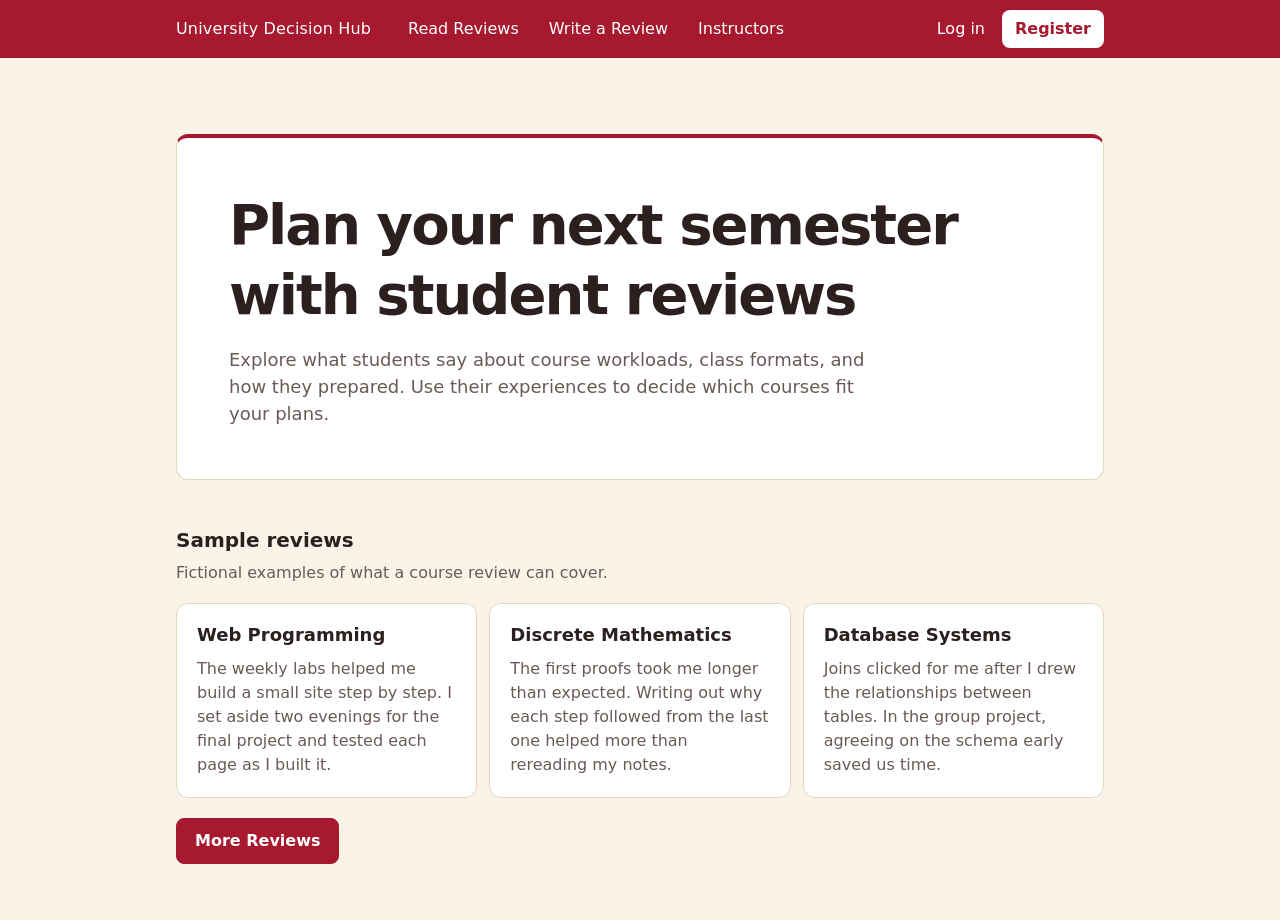
==== Frontend/index.html @ 4a65389a "Add public landing page with sample reviews" ====
<!DOCTYPE html>
<html lang="en">
<head>
  <meta charset="UTF-8">
  <meta name="viewport" content="width=device-width, initial-scale=1">
  <meta name="description" content="Explore course reviews to make informed decisions about your studies.">
  <title>University Decision Hub</title>
  <link rel="stylesheet" href="css/shared/global.css">
  <link rel="stylesheet" href="css/shared/navbar.css">
  <link rel="stylesheet" href="css/pages/home.css">
</head>
<body>
  <main class="page home-page">
    <header class="home-intro">
      <h1>Plan your next semester with student reviews</h1>
      <p>Explore what students say about course workloads, class formats, and how they prepared. Use their experiences to decide which courses fit your plans.</p>
    </header>

    <section class="home-previews" aria-labelledby="sample-reviews">
      <h2 id="sample-reviews">Sample reviews</h2>
      <p class="home-preview-note">Fictional examples of what a course review can cover.</p>
      <div class="home-review-grid">
        <article class="card home-review">
          <h3>Web Programming</h3>
          <p>The weekly labs helped me build a small site step by step. I set aside two evenings for the final project and tested each page as I built it.</p>
        </article>
        <article class="card home-review">
          <h3>Discrete Mathematics</h3>
          <p>The first proofs took me longer than expected. Writing out why each step followed from the last one helped more than rereading my notes.</p>
        </article>
        <article class="card home-review">
          <h3>Database Systems</h3>
          <p>Joins clicked for me after I drew the relationships between tables. In the group project, agreeing on the schema early saved us time.</p>
        </article>
      </div>
      <a class="button home-reviews-link" data-more-reviews href="Pages/reviews/reviews.html">More Reviews</a>
    </section>
  </main>

  <script src="js/shared/api.js"></script>
  <script src="js/shared/navbar.js"></script>
  <script>
    document.querySelector("[data-more-reviews]").href = Site.membersUrl("Pages/reviews/reviews.html");
  </script>
</body>
</html>
---- Frontend/css/shared/global.css ----
/* Shared look for every page: the red / white / cream palette (UI02), base typography
   and a few building blocks. Page-specific rules live in css/pages/. */
:root {
  --color-red: #a6192e;
  --color-red-dark: #7d1222;
  --color-red-soft: #f8e4e6;
  --color-cream: #faf4e8;
  --color-cream-deep: #f1e6d2;
  --color-white: #ffffff;
  --color-ink: #2b1f1f;
  --color-muted: #6a5a57;
  --color-line: #e2d5bf;
  --color-success: #1d6a3e;
  --color-success-soft: #e6f4ea;

  --radius: 8px;
  --page-width: 960px;
  --font: system-ui, -apple-system, "Segoe UI", Roboto, "Helvetica Neue", Arial, sans-serif;
}

*,
*::before,
*::after {
  box-sizing: border-box;
}

body {
  margin: 0;
  min-height: 100vh;
  background: var(--color-cream);
  color: var(--color-ink);
  font-family: var(--font);
  font-size: 16px;
  line-height: 1.5;
}

h1,
h2,
h3 {
  margin: 0 0 8px;
  line-height: 1.25;
  text-wrap: balance;
}

h1 {
  font-size: 1.75rem;
}

h2 {
  font-size: 1.25rem;
}

p {
  margin: 0 0 12px;
}

a {
  color: var(--color-red);
}

a:hover {
  color: var(--color-red-dark);
}

:focus-visible {
  outline: 3px solid rgba(166, 25, 46, 0.4);
  outline-offset: 2px;
}

[hidden] {
  display: none !important;
}

/* Centered content column used by ordinary pages. */
.page {
  width: 100%;
  max-width: var(--page-width);
  margin: 0 auto;
  padding: 32px 16px 56px;
}

.page-lead {
  color: var(--color-muted);
  margin-bottom: 24px;
}

.card {
  background: var(--color-white);
  border: 1px solid var(--color-line);
  border-radius: 12px;
  padding: 24px;
}

.button {
  display: inline-block;
  padding: 10px 18px;
  border: 1px solid var(--color-red);
  border-radius: var(--radius);
  background: var(--color-red);
  color: var(--color-white);
  font: inherit;
  font-weight: 600;
  text-decoration: none;
  cursor: pointer;
}

.button:hover {
  background: var(--color-red-dark);
  border-color: var(--color-red-dark);
  color: var(--color-white);
}

.button:disabled {
  opacity: 0.6;
  cursor: progress;
}

.button.secondary {
  background: var(--color-white);
  color: var(--color-red);
}

.button.secondary:hover {
  background: var(--color-red-soft);
  color: var(--color-red-dark);
}

/* A status line for loading, empty and error states. */
.notice {
  padding: 12px 14px;
  border-radius: var(--radius);
  background: var(--color-cream-deep);
  color: var(--color-muted);
}

.notice.error {
  background: var(--color-red-soft);
  color: var(--color-red-dark);
}

.notice.success {
  background: var(--color-success-soft);
  color: var(--color-success);
}
---- Frontend/css/shared/navbar.css ----
/* Shared header rendered by js/shared/navbar.js. */
.navbar {
  background: var(--color-red);
  color: var(--color-white);
}

.navbar-inner {
  max-width: var(--page-width);
  margin: 0 auto;
  padding: 10px 16px;
  display: flex;
  flex-wrap: wrap;
  align-items: center;
  gap: 8px 24px;
}

.navbar a,
.navbar button {
  color: inherit;
  font: inherit;
  text-decoration: none;
}

.navbar :focus-visible {
  outline-color: var(--color-white);
}

.navbar-brand {
  font-weight: 700;
  font-size: 1.0625rem;
  letter-spacing: 0.01em;
  white-space: nowrap;
}

.navbar-links,
.navbar-account {
  display: flex;
  flex-wrap: wrap;
  align-items: center;
  gap: 4px;
  margin: 0;
  padding: 0;
  list-style: none;
}

.navbar-links {
  flex: 1 1 auto;
}

.navbar-links a,
.navbar-account a,
.navbar-account button {
  display: block;
  padding: 6px 12px;
  border: 1px solid transparent;
  border-radius: var(--radius);
  background: none;
  cursor: pointer;
}

.navbar-links a:hover,
.navbar-account a:hover,
.navbar-account button:hover {
  background: var(--color-red-dark);
  color: var(--color-white);
}

.navbar-links a[aria-current="page"] {
  background: var(--color-red-dark);
  font-weight: 600;
}

.navbar-account .navbar-register {
  background: var(--color-white);
  color: var(--color-red);
  font-weight: 600;
}

.navbar-account .navbar-register:hover {
  background: var(--color-cream);
  color: var(--color-red-dark);
}

.navbar-account .navbar-user {
  font-weight: 600;
  overflow-wrap: anywhere;
}

.navbar-role {
  margin-left: 6px;
  padding: 1px 8px;
  border-radius: 999px;
  background: var(--color-cream);
  color: var(--color-red-dark);
  font-size: 0.75rem;
  font-weight: 700;
  vertical-align: middle;
}
---- Frontend/css/pages/home.css ----
.home-page {
  padding-top: clamp(36px, 7vw, 76px);
}

.home-intro {
  padding: clamp(24px, 5vw, 52px);
  border: 1px solid var(--color-line);
  border-top: 4px solid var(--color-red);
  border-radius: 12px;
  background: var(--color-white);
}

.home-intro h1 {
  max-width: 22ch;
  margin-bottom: 16px;
  font-size: clamp(2rem, 4.8vw, 3.5rem);
  letter-spacing: -0.035em;
}

.home-intro p {
  max-width: 58ch;
  margin: 0;
  color: var(--color-muted);
  font-size: clamp(1rem, 2vw, 1.125rem);
}

.home-previews {
  margin-top: clamp(28px, 5vw, 48px);
}

.home-preview-note {
  margin-bottom: 18px;
  color: var(--color-muted);
}

.home-review-grid {
  display: grid;
  grid-template-columns: repeat(3, minmax(0, 1fr));
  gap: 12px;
}

.home-review {
  padding: 20px;
}

.home-review h3 {
  margin-bottom: 10px;
  font-size: 1.125rem;
}

.home-review p {
  margin: 0;
  color: var(--color-muted);
}

.home-reviews-link {
  margin-top: 20px;
}

@media (max-width: 680px) {
  .home-review-grid {
    grid-template-columns: 1fr;
  }
}
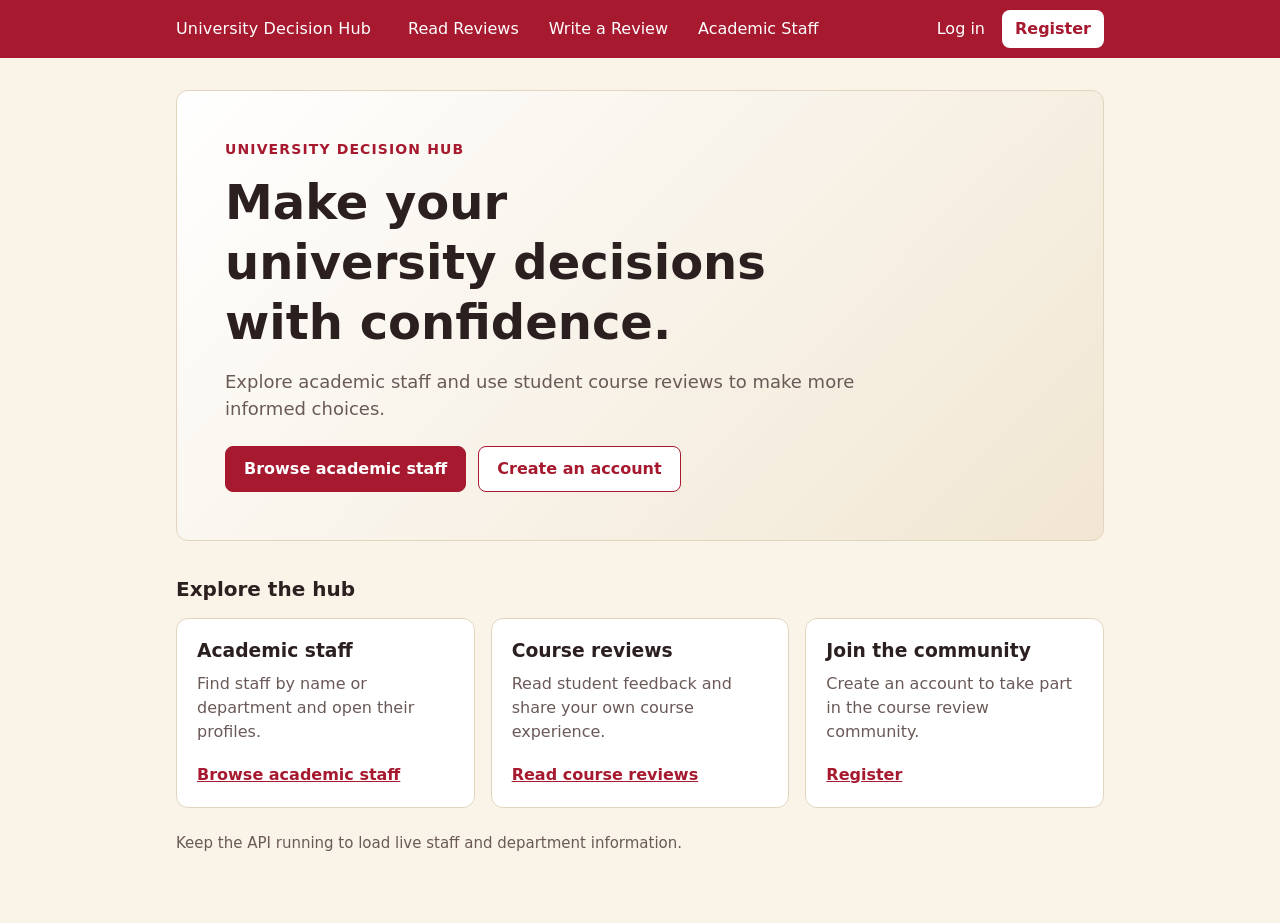
==== commit ad7eaee9: "New features added. Frontend completed" ====
--- a/Frontend/index.html
+++ b/Frontend/index.html
@@ -2,8 +2,8 @@
 <html lang="en">
 <head>
   <meta charset="UTF-8">
-  <meta name="viewport" content="width=device-width, initial-scale=1">
-  <meta name="description" content="Explore course reviews to make informed decisions about your studies.">
+  <meta name="viewport" content="width=device-width, initial-scale=1.0">
+  <meta name="description" content="Explore academic staff and course reviews with University Decision Hub.">
   <title>University Decision Hub</title>
   <link rel="stylesheet" href="css/shared/global.css">
   <link rel="stylesheet" href="css/shared/navbar.css">
@@ -11,36 +11,46 @@
 </head>
 <body>
   <main class="page home-page">
-    <header class="home-intro">
-      <h1>Plan your next semester with student reviews</h1>
-      <p>Explore what students say about course workloads, class formats, and how they prepared. Use their experiences to decide which courses fit your plans.</p>
-    </header>
+    <section class="home-hero card" aria-labelledby="home-title">
+      <p class="home-eyebrow">University Decision Hub</p>
+      <h1 id="home-title">Make your university decisions with confidence.</h1>
+      <p class="home-lead">Explore academic staff and use student course reviews to make more informed choices.</p>
+      <div class="home-actions">
+        <a class="button" href="Pages/reviews/instructors.html">Browse academic staff</a>
+        <a class="button secondary" href="Pages/auth/register.html">Create an account</a>
+      </div>
+    </section>
 
-    <section class="home-previews" aria-labelledby="sample-reviews">
-      <h2 id="sample-reviews">Sample reviews</h2>
-      <p class="home-preview-note">Fictional examples of what a course review can cover.</p>
-      <div class="home-review-grid">
-        <article class="card home-review">
-          <h3>Web Programming</h3>
-          <p>The weekly labs helped me build a small site step by step. I set aside two evenings for the final project and tested each page as I built it.</p>
+    <section class="home-features" aria-labelledby="features-title">
+      <h2 id="features-title">Explore the hub</h2>
+      <div class="home-feature-grid">
+        <article class="home-feature">
+          <h3>Academic staff</h3>
+          <p>Find staff by name or department and open their profiles.</p>
+          <a href="Pages/reviews/instructors.html">Browse academic staff</a>
         </article>
-        <article class="card home-review">
-          <h3>Discrete Mathematics</h3>
-          <p>The first proofs took me longer than expected. Writing out why each step followed from the last one helped more than rereading my notes.</p>
+        <article class="home-feature">
+          <h3>Course reviews</h3>
+          <p>Read student feedback and share your own course experience.</p>
+          <a href="Pages/reviews/reviews.html" data-members-path="Pages/reviews/reviews.html">Read course reviews</a>
         </article>
-        <article class="card home-review">
-          <h3>Database Systems</h3>
-          <p>Joins clicked for me after I drew the relationships between tables. In the group project, agreeing on the schema early saved us time.</p>
+        <article class="home-feature">
+          <h3>Join the community</h3>
+          <p>Create an account to take part in the course review community.</p>
+          <a href="Pages/auth/register.html">Register</a>
         </article>
       </div>
-      <a class="button home-reviews-link" data-more-reviews href="Pages/reviews/reviews.html">More Reviews</a>
     </section>
+
+    <p class="home-note">Keep the API running to load live staff and department information.</p>
   </main>
 
   <script src="js/shared/api.js"></script>
   <script src="js/shared/navbar.js"></script>
   <script>
-    document.querySelector("[data-more-reviews]").href = Site.membersUrl("Pages/reviews/reviews.html");
+    document.querySelectorAll("[data-members-path]").forEach((link) => {
+      link.href = Site.membersUrl(link.dataset.membersPath);
+    });
   </script>
 </body>
-</html>
+</html>
--- a/Frontend/css/pages/home.css
+++ b/Frontend/css/pages/home.css
@@ -1,64 +1,79 @@
-.home-page {
-  padding-top: clamp(36px, 7vw, 76px);
+.home-hero {
+  margin-bottom: 36px;
+  padding: clamp(24px, 5vw, 48px);
+  background: linear-gradient(135deg, var(--color-white), var(--color-cream-deep));
 }
 
-.home-intro {
-  padding: clamp(24px, 5vw, 52px);
+.home-eyebrow {
+  margin-bottom: 12px;
+  color: var(--color-red);
+  font-size: 0.875rem;
+  font-weight: 700;
+  letter-spacing: 0.08em;
+  text-transform: uppercase;
+}
+
+.home-hero h1 {
+  max-width: 18ch;
+  font-size: clamp(2rem, 5vw, 3rem);
+}
+
+.home-lead {
+  max-width: 60ch;
+  margin-top: 16px;
+  color: var(--color-muted);
+  font-size: 1.125rem;
+}
+
+.home-actions {
+  display: flex;
+  flex-wrap: wrap;
+  gap: 12px;
+  margin-top: 24px;
+}
+
+.home-features h2 {
+  margin-bottom: 16px;
+}
+
+.home-feature-grid {
+  display: grid;
+  grid-template-columns: repeat(3, minmax(0, 1fr));
+  gap: 16px;
+}
+
+.home-feature {
+  display: flex;
+  min-height: 190px;
+  flex-direction: column;
+  align-items: flex-start;
+  padding: 20px;
   border: 1px solid var(--color-line);
-  border-top: 4px solid var(--color-red);
   border-radius: 12px;
   background: var(--color-white);
 }
 
-.home-intro h1 {
-  max-width: 22ch;
-  margin-bottom: 16px;
-  font-size: clamp(2rem, 4.8vw, 3.5rem);
-  letter-spacing: -0.035em;
+.home-feature h3 {
+  margin-bottom: 10px;
 }
 
-.home-intro p {
-  max-width: 58ch;
-  margin: 0;
-  color: var(--color-muted);
-  font-size: clamp(1rem, 2vw, 1.125rem);
-}
-
-.home-previews {
-  margin-top: clamp(28px, 5vw, 48px);
-}
-
-.home-preview-note {
-  margin-bottom: 18px;
+.home-feature p {
+  flex: 1;
   color: var(--color-muted);
 }
 
-.home-review-grid {
-  display: grid;
-  grid-template-columns: repeat(3, minmax(0, 1fr));
-  gap: 12px;
+.home-feature a {
+  font-weight: 600;
 }
 
-.home-review {
-  padding: 20px;
+.home-note {
+  margin-top: 24px;
+  color: var(--color-muted);
+  font-size: 0.9375rem;
 }
 
-.home-review h3 {
-  margin-bottom: 10px;
-  font-size: 1.125rem;
-}
-
-.home-review p {
-  margin: 0;
-  color: var(--color-muted);
-}
-
-.home-reviews-link {
-  margin-top: 20px;
-}
-
-@media (max-width: 680px) {
-  .home-review-grid {
+@media (max-width: 700px) {
+  .home-feature-grid {
     grid-template-columns: 1fr;
   }
 }
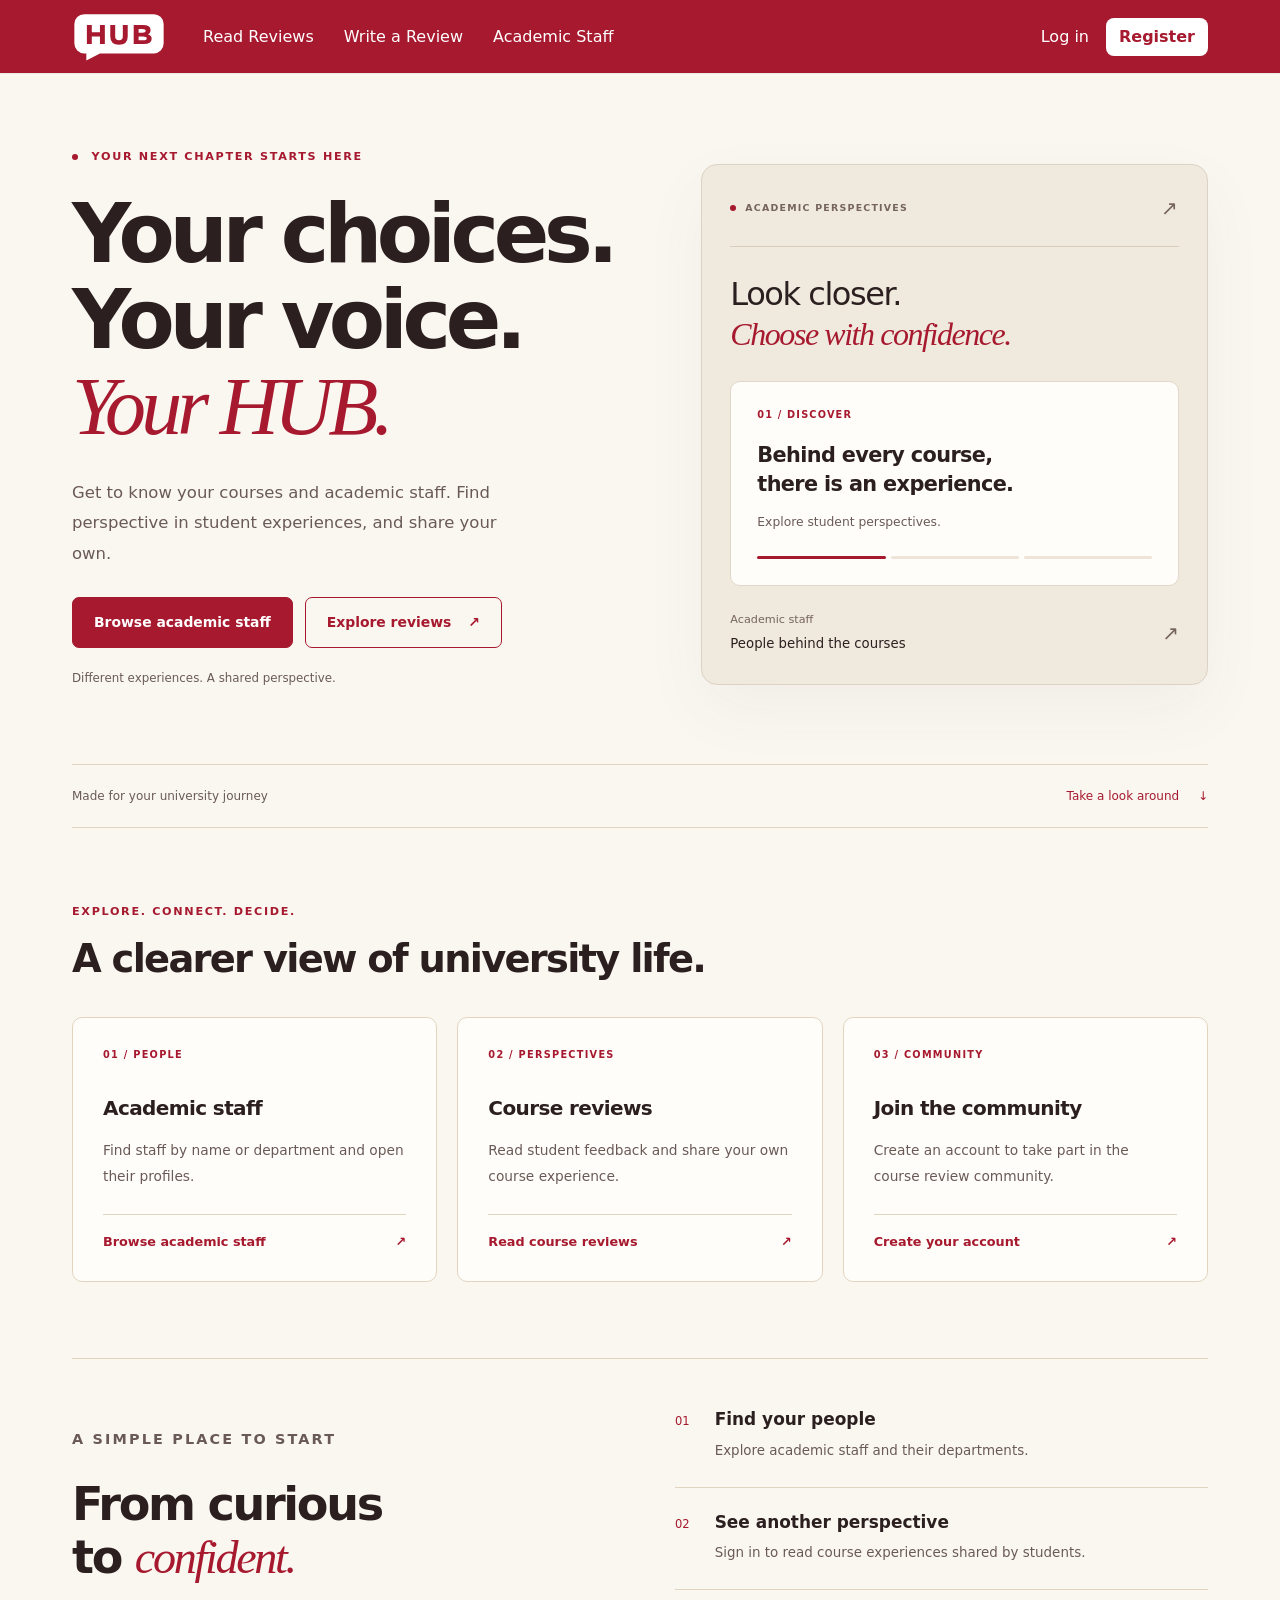
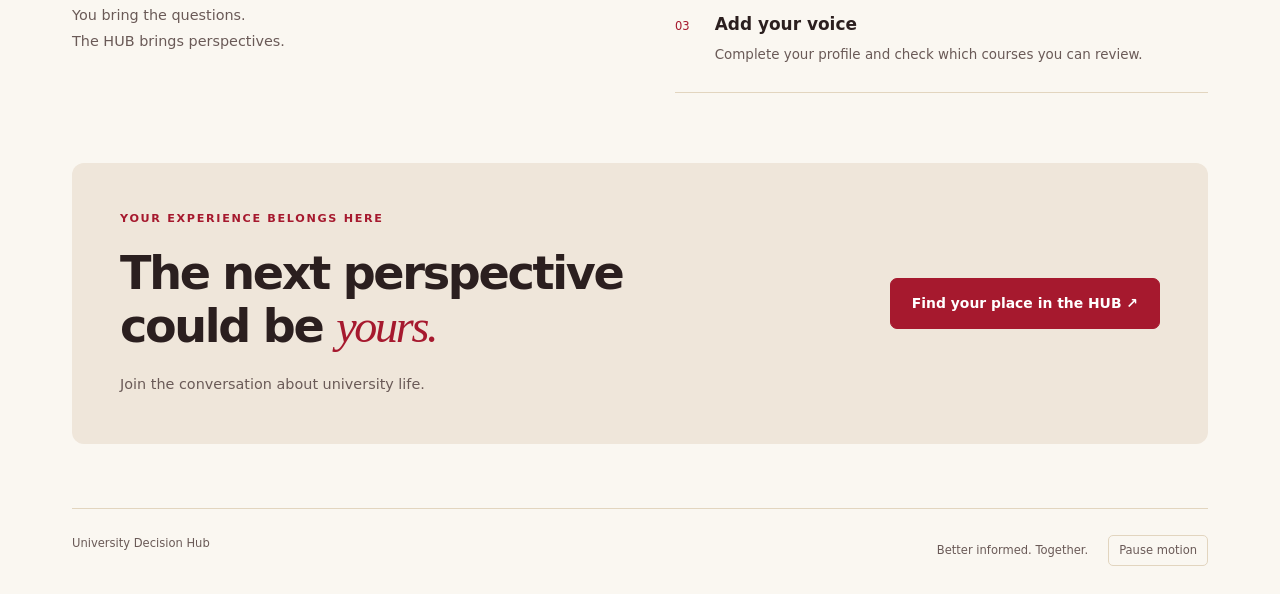
==== commit 42300503: "Frontend design and run implementation" ====
--- a/Frontend/index.html
+++ b/Frontend/index.html
@@ -9,48 +9,73 @@
   <link rel="stylesheet" href="css/shared/navbar.css">
   <link rel="stylesheet" href="css/pages/home.css">
 </head>
-<body>
+<body class="home-body">
   <main class="page home-page">
-    <section class="home-hero card" aria-labelledby="home-title">
-      <p class="home-eyebrow">University Decision Hub</p>
-      <h1 id="home-title">Make your university decisions with confidence.</h1>
-      <p class="home-lead">Explore academic staff and use student course reviews to make more informed choices.</p>
+    <section class="home-hero" aria-labelledby="home-title">
+      <div class="home-hero-copy">
+      <p class="home-eyebrow"><span></span> Your next chapter starts here</p>
+      <h1 id="home-title">Your choices.<br>Your voice.<br><em>Your HUB.</em></h1>
+      <p class="home-lead">Get to know your courses and academic staff. Find perspective in student experiences, and share your own.</p>
       <div class="home-actions">
         <a class="button" href="Pages/reviews/instructors.html">Browse academic staff</a>
-        <a class="button secondary" href="Pages/auth/register.html">Create an account</a>
+        <a class="button secondary" href="Pages/reviews/reviews.html" data-members-path="Pages/reviews/reviews.html">Explore reviews <span aria-hidden="true">↗</span></a>
+      </div>
+      <p class="home-hero-footnote">Different experiences. A shared perspective.</p>
+      </div>
+      <div class="home-visual" aria-hidden="true">
+        <div class="home-preview-header"><span class="home-preview-dot"></span> ACADEMIC PERSPECTIVES <span class="home-preview-arrow">↗</span></div>
+        <div class="home-preview-heading">Look closer.<br><em>Choose with confidence.</em></div>
+        <div class="home-preview-card"><span class="home-card-label">01 / DISCOVER</span><strong>Behind every course,<br>there is an experience.</strong><span>Explore student perspectives.</span><div class="home-card-lines"><i></i><i></i><i></i></div></div>
+        <div class="home-preview-bottom"><span>Academic staff<br><strong>People behind the courses</strong></span><span class="home-preview-arrow">↗</span></div>
       </div>
     </section>
 
-    <section class="home-features" aria-labelledby="features-title">
-      <h2 id="features-title">Explore the hub</h2>
+    <div class="home-section-divider"><span>Made for your university journey</span><a href="#features-title">Take a look around <span aria-hidden="true">↓</span></a></div>
+
+    <section class="home-features home-reveal" aria-labelledby="features-title">
+      <p class="home-eyebrow">Explore. Connect. Decide.</p>
+      <h2 id="features-title">A clearer view of university life.</h2>
       <div class="home-feature-grid">
         <article class="home-feature">
+          <span class="home-feature-number">01 / PEOPLE</span>
           <h3>Academic staff</h3>
           <p>Find staff by name or department and open their profiles.</p>
-          <a href="Pages/reviews/instructors.html">Browse academic staff</a>
+          <a href="Pages/reviews/instructors.html">Browse academic staff <span aria-hidden="true">↗</span></a>
         </article>
         <article class="home-feature">
+          <span class="home-feature-number">02 / PERSPECTIVES</span>
           <h3>Course reviews</h3>
           <p>Read student feedback and share your own course experience.</p>
-          <a href="Pages/reviews/reviews.html" data-members-path="Pages/reviews/reviews.html">Read course reviews</a>
+          <a href="Pages/reviews/reviews.html" data-members-path="Pages/reviews/reviews.html">Read course reviews <span aria-hidden="true">↗</span></a>
         </article>
         <article class="home-feature">
+          <span class="home-feature-number">03 / COMMUNITY</span>
           <h3>Join the community</h3>
           <p>Create an account to take part in the course review community.</p>
-          <a href="Pages/auth/register.html">Register</a>
+          <a href="Pages/auth/register.html">Create your account <span aria-hidden="true">↗</span></a>
         </article>
       </div>
     </section>
 
-    <p class="home-note">Keep the API running to load live staff and department information.</p>
+    <section class="home-journey home-reveal" aria-labelledby="journey-title">
+      <div><p class="home-eyebrow">A simple place to start</p><h2 id="journey-title">From curious<br>to <em>confident.</em></h2><p>You bring the questions.<br>The HUB brings perspectives.</p></div>
+      <ol class="home-steps">
+        <li><span class="home-step-number">01</span><div><h3>Find your people</h3><p>Explore academic staff and their departments.</p></div></li>
+        <li><span class="home-step-number">02</span><div><h3>See another perspective</h3><p>Sign in to read course experiences shared by students.</p></div></li>
+        <li><span class="home-step-number">03</span><div><h3>Add your voice</h3><p>Complete your profile and check which courses you can review.</p></div></li>
+      </ol>
+    </section>
+
+    <section class="home-invitation home-reveal" aria-labelledby="invitation-title">
+      <div><p class="home-eyebrow">Your experience belongs here</p><h2 id="invitation-title">The next perspective<br>could be <em>yours.</em></h2><p>Join the conversation about university life.</p></div>
+      <a class="button" href="Pages/auth/register.html">Find your place in the HUB <span aria-hidden="true">↗</span></a>
+    </section>
+
+    <footer class="home-footer"><span>University Decision Hub</span><div><span>Better informed. Together.</span><button class="home-motion-toggle" type="button" aria-pressed="false" hidden>Pause motion</button></div></footer>
   </main>
 
   <script src="js/shared/api.js"></script>
   <script src="js/shared/navbar.js"></script>
-  <script>
-    document.querySelectorAll("[data-members-path]").forEach((link) => {
-      link.href = Site.membersUrl(link.dataset.membersPath);
-    });
-  </script>
+  <script src="js/pages/home.js"></script>
 </body>
-</html>+</html>
--- a/Frontend/css/shared/navbar.css
+++ b/Frontend/css/shared/navbar.css
@@ -30,6 +30,15 @@
   font-size: 1.0625rem;
   letter-spacing: 0.01em;
   white-space: nowrap;
+}
+
+.navbar-brand img { display: block; width: 94px; height: 49px; }
+.navbar-inner { padding-top: 12px; padding-bottom: 12px; }
+.navbar-links a, .navbar-account a, .navbar-account button {
+  transition: background-color 180ms ease, color 180ms ease;
+}
+@media (prefers-reduced-motion: reduce) {
+  .navbar a, .navbar button { transition: none; }
 }
 
 .navbar-links,
--- a/Frontend/css/pages/home.css
+++ b/Frontend/css/pages/home.css
@@ -1,79 +1,72 @@
-.home-hero {
-  margin-bottom: 36px;
-  padding: clamp(24px, 5vw, 48px);
-  background: linear-gradient(135deg, var(--color-white), var(--color-cream-deep));
-}
-
-.home-eyebrow {
-  margin-bottom: 12px;
-  color: var(--color-red);
-  font-size: 0.875rem;
-  font-weight: 700;
-  letter-spacing: 0.08em;
-  text-transform: uppercase;
-}
-
-.home-hero h1 {
-  max-width: 18ch;
-  font-size: clamp(2rem, 5vw, 3rem);
-}
-
-.home-lead {
-  max-width: 60ch;
-  margin-top: 16px;
-  color: var(--color-muted);
-  font-size: 1.125rem;
-}
-
-.home-actions {
-  display: flex;
-  flex-wrap: wrap;
-  gap: 12px;
-  margin-top: 24px;
-}
-
-.home-features h2 {
-  margin-bottom: 16px;
-}
-
-.home-feature-grid {
-  display: grid;
-  grid-template-columns: repeat(3, minmax(0, 1fr));
-  gap: 16px;
-}
-
-.home-feature {
-  display: flex;
-  min-height: 190px;
-  flex-direction: column;
-  align-items: flex-start;
-  padding: 20px;
-  border: 1px solid var(--color-line);
-  border-radius: 12px;
-  background: var(--color-white);
-}
-
-.home-feature h3 {
-  margin-bottom: 10px;
-}
-
-.home-feature p {
-  flex: 1;
-  color: var(--color-muted);
-}
-
-.home-feature a {
-  font-weight: 600;
-}
-
-.home-note {
-  margin-top: 24px;
-  color: var(--color-muted);
-  font-size: 0.9375rem;
-}
-
-@media (max-width: 700px) {
-  .home-feature-grid {
-    grid-template-columns: 1fr;
-  }
-}
+/* Landing page: editorial type, clear hierarchy and restrained motion. */
+.home-body { background: #faf7f1; }
+.home-body .navbar { background: #a6192e; box-shadow: 0 1px 0 #2b1f1f10; }
+.home-body .navbar-inner { max-width: 1200px; padding-inline: 32px; }
+.home-page { max-width: 1200px; padding: 76px 32px 28px; font-family: 'Segoe UI Variable', 'Segoe UI', system-ui, sans-serif; }
+.home-hero { display: grid; grid-template-columns: 1.1fr 1fr; gap: 72px; align-items: center; min-height: 550px; margin-bottom: 64px; }
+.home-eyebrow { color: var(--color-red); font-size: .7rem; font-weight: 700; letter-spacing: .15em; text-transform: uppercase; margin-bottom: 25px; }
+.home-eyebrow > span { display: inline-block; width: 6px; height: 6px; margin-right: 8px; border-radius: 50%; background: var(--color-red); }
+.home-hero h1 { font-size: clamp(3.25rem, 6.4vw, 5.3rem); font-weight: 650; line-height: 1.05; letter-spacing: -.065em; }
+.home-hero h1 em { color: var(--color-red); font-family: Georgia, 'Times New Roman', serif; font-weight: 400; letter-spacing: -.06em; }
+.home-lead { color: var(--color-muted); max-width: 43ch; font-size: 1.03rem; line-height: 1.85; margin-top: 28px; }
+.home-actions { display: flex; flex-wrap: wrap; gap: 12px; margin-top: 28px; }
+.home-actions .button, .home-invitation .button { border-radius: 7px; padding: 14px 21px; font-size: .87rem; font-weight: 600; text-decoration: none; transition: transform 180ms ease, box-shadow 180ms ease; }
+.home-actions .button:hover, .home-invitation .button:hover { transform: translateY(-2px); box-shadow: 0 8px 20px #a6192e18; }
+.home-actions .secondary { background: transparent; }
+.home-actions .secondary span { margin-left: 12px; }
+.home-hero-footnote { color: var(--color-muted); font-size: .74rem; margin-top: 22px; }
+.home-visual { position: relative; border: 1px solid #ddd3c5; border-radius: 16px; background: #f0e9de; padding: 28px; box-shadow: 0 24px 65px #4932250d; overflow: hidden; }
+.home-preview-header { display: flex; align-items: center; gap: 9px; color: #75645c; font-size: .59rem; font-weight: 600; letter-spacing: .13em; padding-bottom: 23px; border-bottom: 1px solid #d9cebd; }
+.home-preview-dot { width: 6px; height: 6px; border-radius: 50%; background: var(--color-red); }
+.home-preview-arrow { margin-left: auto; font-size: 20px; font-weight: 400; }
+.home-preview-heading { font-size: clamp(1.6rem, 2.5vw, 2.1rem); line-height: 1.25; letter-spacing: -.045em; padding-block: 27px; }
+.home-preview-heading em { font-family: Georgia, serif; font-weight: 400; color: var(--color-red); }
+.home-preview-card { padding: 26px; border: 1px solid #e1d7c9; border-radius: 10px; background: #fffdf9; animation: home-breathe 6s ease-in-out infinite; }
+.home-card-label { display: block; color: var(--color-red); font-size: .61rem; font-weight: 700; letter-spacing: .12em; margin-bottom: 18px; }
+.home-preview-card strong { display: block; font-size: 1.3rem; line-height: 1.4; font-weight: 600; letter-spacing: -.03em; }
+.home-preview-card > span:last-of-type { display: block; color: var(--color-muted); font-size: .77rem; margin-top: 14px; }
+.home-card-lines { display: flex; gap: 5px; margin-top: 25px; }
+.home-card-lines i { height: 3px; border-radius: 4px; background: #eee5d8; flex: 1; }
+.home-card-lines i:first-child { background: var(--color-red); }
+.home-preview-bottom { display: flex; align-items: center; gap: 12px; margin-top: 23px; color: #75645c; font-size: .7rem; line-height: 1.9; }
+.home-preview-bottom strong { color: var(--color-ink); font-weight: 500; font-size: .83rem; }
+.home-section-divider { display: flex; justify-content: space-between; gap: 16px; padding-block: 22px; border-top: 1px solid var(--color-line); border-bottom: 1px solid var(--color-line); color: var(--color-muted); font-size: .75rem; }
+.home-section-divider a { text-decoration: none; }
+.home-section-divider a span { margin-left: 15px; }
+.home-features { padding-block: 76px; }
+.home-features .home-eyebrow { margin-bottom: 14px; }
+.home-features h2 { font-size: clamp(1.7rem, 3vw, 2.4rem); font-weight: 600; letter-spacing: -.045em; margin-bottom: 34px; }
+.home-feature-grid { display: grid; grid-template-columns: repeat(3, minmax(0, 1fr)); gap: 20px; }
+.home-feature { display: flex; flex-direction: column; align-items: stretch; padding: 30px; border-radius: 10px; border: 1px solid var(--color-line); background: #fffdf9; transition: transform 200ms ease, border-color 200ms ease; }
+.home-feature:hover { transform: translateY(-4px); border-color: var(--color-red); }
+.home-feature-number { color: var(--color-red); font-size: .61rem; letter-spacing: .13em; font-weight: 700; margin-bottom: 34px; }
+.home-feature h3 { font-size: 1.25rem; font-weight: 600; letter-spacing: -.03em; }
+.home-feature p { flex: 1; color: var(--color-muted); font-size: .86rem; line-height: 1.85; margin-top: 9px; margin-bottom: 25px; }
+.home-feature a { display: flex; align-items: center; justify-content: space-between; gap: 8px; font-size: .8rem; font-weight: 600; text-decoration: none; padding-top: 17px; border-top: 1px solid var(--color-line); }
+.home-feature a:hover { text-decoration: underline; text-underline-offset: 4px; }
+.home-journey { display: grid; grid-template-columns: 1fr 1fr; gap: 70px; padding: 50px 0 70px; border-top: 1px solid var(--color-line); }
+.home-journey h2, .home-invitation h2 { font-size: clamp(2rem, 3.6vw, 3.2rem); font-weight: 600; letter-spacing: -.05em; line-height: 1.15; }
+.home-journey h2 em, .home-invitation h2 em { font-family: Georgia, serif; color: var(--color-red); font-weight: 400; }
+.home-journey p { color: var(--color-muted); font-size: .9rem; line-height: 1.8; margin-top: 18px; }
+.home-steps { list-style: none; padding: 0; margin: 0; }
+.home-steps li { display: flex; gap: 25px; padding: 24px 0; border-bottom: 1px solid var(--color-line); }
+.home-steps li:first-child { padding-top: 0; }
+.home-step-number { font-size: .72rem; color: var(--color-red); padding-top: 4px; }
+.home-steps h3 { font-size: 1.06rem; font-weight: 600; }
+.home-steps p { margin: 8px 0 0; font-size: .84rem; }
+.home-invitation { display: flex; align-items: center; justify-content: space-between; gap: 35px; padding: 48px; border-radius: 12px; background: #efe6da; }
+.home-invitation .home-eyebrow { margin-bottom: 20px; }
+.home-invitation p:last-child { color: var(--color-muted); font-size: .9rem; margin-top: 20px; margin-bottom: 0; }
+.home-invitation .button { flex-shrink: 0; }
+.home-footer { display: flex; justify-content: space-between; flex-wrap: wrap; gap: 18px; color: var(--color-muted); font-size: .72rem; border-top: 1px solid var(--color-line); padding-top: 26px; margin-top: 64px; }
+.home-footer > div { display: flex; align-items: center; flex-wrap: wrap; gap: 20px; }
+.home-motion-toggle { font: inherit; color: inherit; background: transparent; border: 1px solid var(--color-line); border-radius: 5px; padding: 6px 10px; cursor: pointer; }
+.home-reveal-ready { opacity: 0; transform: translateY(18px); transition: opacity 600ms ease, transform 600ms ease; }
+.home-reveal-ready.is-visible { opacity: 1; transform: none; }
+@keyframes home-breathe { 0%,100% { transform: translateY(0); } 50% { transform: translateY(-4px); } }
+.home-motion-paused .home-preview-card { animation-play-state: paused; }
+.home-motion-paused .home-reveal { opacity: 1; transform: none; transition: none; }
+@media (max-width: 900px) { .home-hero { gap: 35px; } .home-feature { padding: 23px; } }
+@media (max-width: 760px) { .home-page { padding: 44px 24px 24px; } .home-body .navbar-inner { padding-inline: 24px; } .home-hero { grid-template-columns: 1fr; gap: 40px; margin-bottom: 40px; } .home-hero-copy { max-width: 600px; } .home-visual { width: 100%; max-width: 520px; } .home-feature-grid { grid-template-columns: 1fr; } .home-features { padding-block: 48px; } .home-journey { grid-template-columns: 1fr; gap: 30px; padding-bottom: 45px; } .home-invitation { flex-direction: column; align-items: flex-start; padding: 30px; } }
+@media (max-width: 400px) { .home-page { padding-inline: 18px; } .home-body .navbar-inner { padding-inline: 18px; } .home-section-divider { flex-direction: column; gap: 8px; } .home-visual { padding: 20px; } .home-preview-card { padding: 20px; } .home-actions .button { width: 100%; text-align: center; } .home-invitation .button { white-space: normal; } }
+@media (prefers-reduced-motion: reduce) { .home-preview-card { animation: none; } .home-actions .button, .home-invitation .button, .home-feature, .home-reveal { transition: none; } .home-feature:hover, .home-actions .button:hover, .home-invitation .button:hover, .home-reveal { transform: none; } .home-reveal { opacity: 1; } }
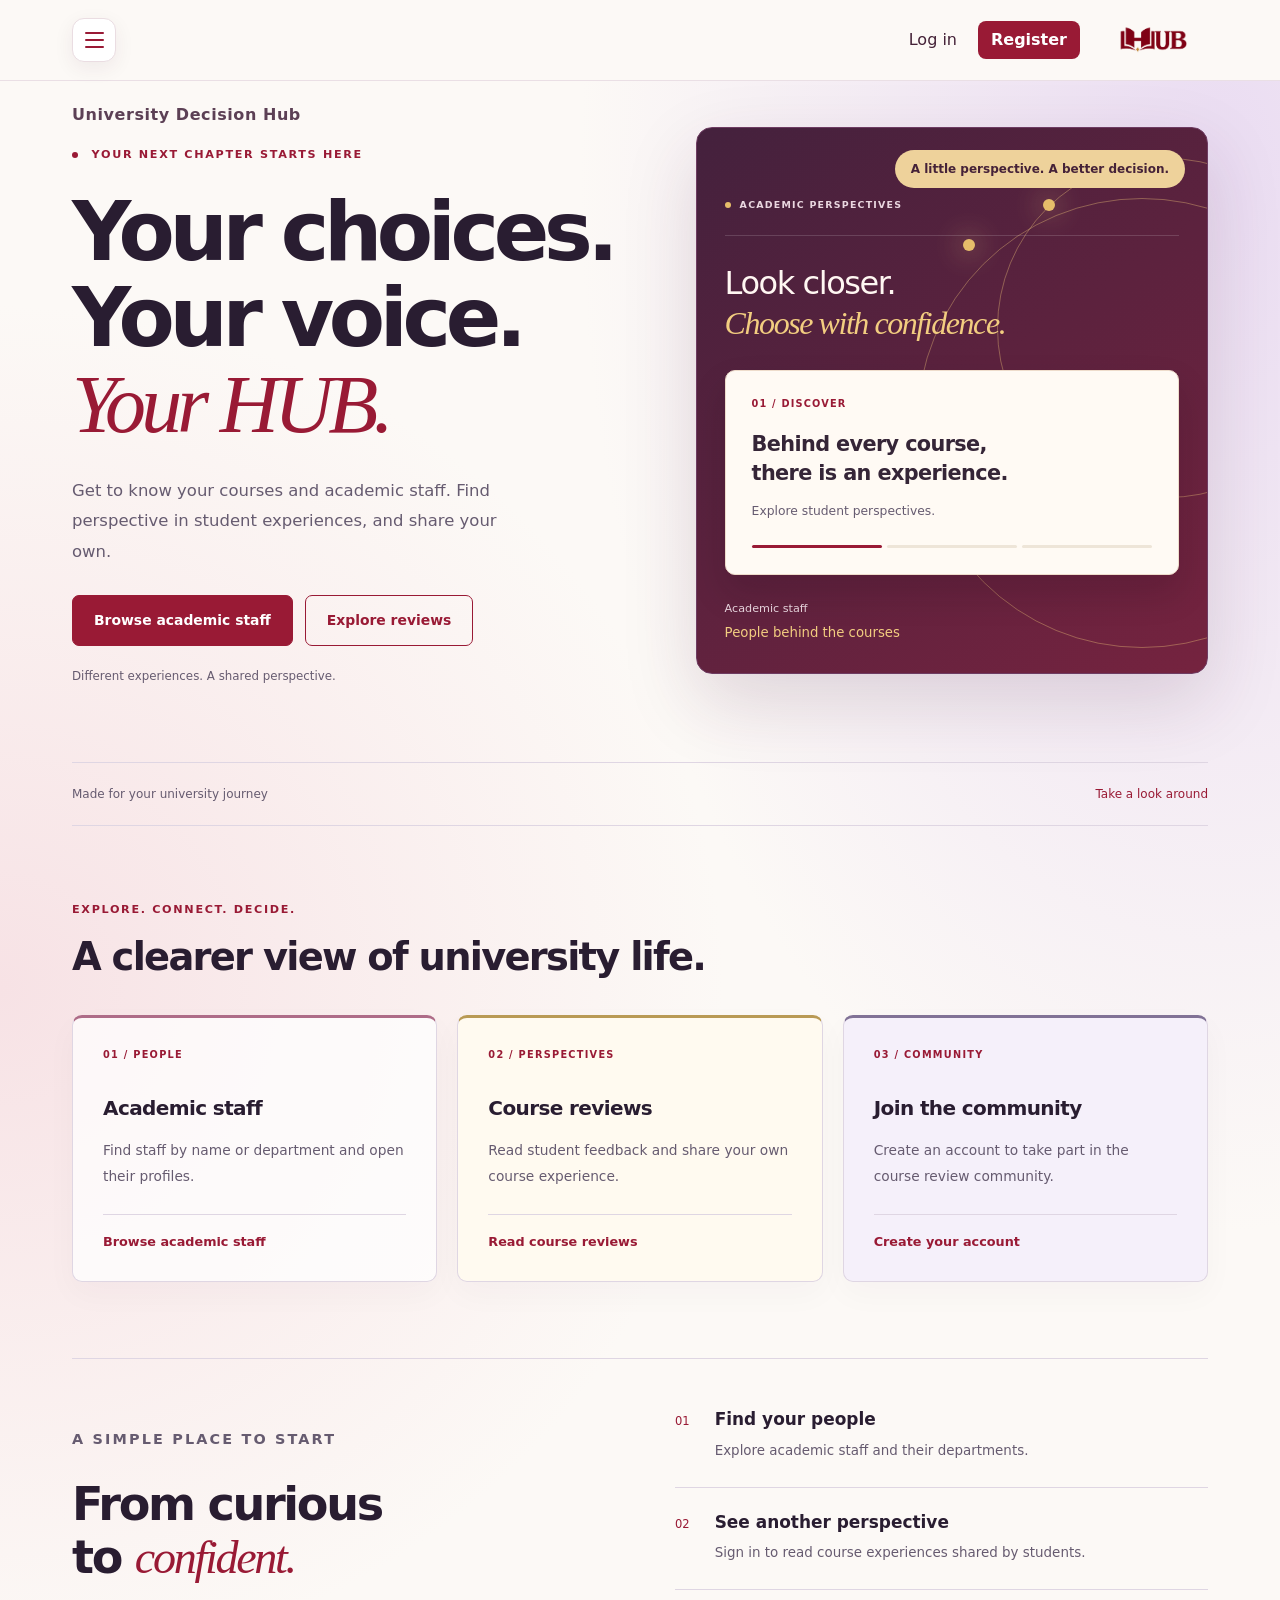
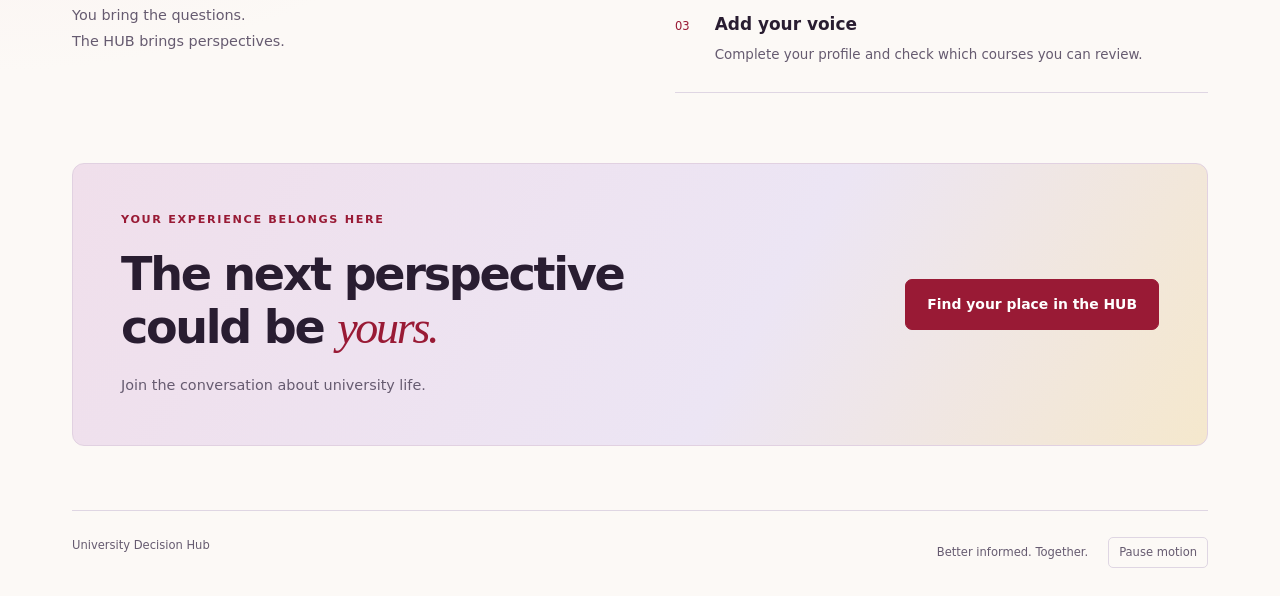
==== commit ed9a5506: "Package Docker demo with current catalogue and shared navigation design" ====
--- a/Frontend/index.html
+++ b/Frontend/index.html
@@ -6,31 +6,32 @@
   <meta name="description" content="Explore academic staff and course reviews with University Decision Hub.">
   <title>University Decision Hub</title>
   <link rel="stylesheet" href="css/shared/global.css">
-  <link rel="stylesheet" href="css/shared/navbar.css">
-  <link rel="stylesheet" href="css/pages/home.css">
+  <link rel="stylesheet" href="css/shared/navbar.css?v=shared-drawer-20261120">
+  <link rel="stylesheet" href="css/pages/home.css?v=review-style-3">
 </head>
 <body class="home-body">
   <main class="page home-page">
     <section class="home-hero" aria-labelledby="home-title">
       <div class="home-hero-copy">
+      <p class="home-university-name">University Decision Hub</p>
       <p class="home-eyebrow"><span></span> Your next chapter starts here</p>
       <h1 id="home-title">Your choices.<br>Your voice.<br><em>Your HUB.</em></h1>
       <p class="home-lead">Get to know your courses and academic staff. Find perspective in student experiences, and share your own.</p>
       <div class="home-actions">
         <a class="button" href="Pages/reviews/instructors.html">Browse academic staff</a>
-        <a class="button secondary" href="Pages/reviews/reviews.html" data-members-path="Pages/reviews/reviews.html">Explore reviews <span aria-hidden="true">↗</span></a>
+        <a class="button secondary" href="Pages/reviews/reviews.html" data-members-path="Pages/reviews/reviews.html">Explore reviews </a>
       </div>
       <p class="home-hero-footnote">Different experiences. A shared perspective.</p>
       </div>
-      <div class="home-visual" aria-hidden="true">
-        <div class="home-preview-header"><span class="home-preview-dot"></span> ACADEMIC PERSPECTIVES <span class="home-preview-arrow">↗</span></div>
+      <div class="home-visual" aria-hidden="true"><div class="home-orbit home-orbit-one"></div><div class="home-orbit home-orbit-two"></div>
+        <div class="home-floating-note">A little perspective. A better decision.</div><div class="home-preview-header"><span class="home-preview-dot"></span> ACADEMIC PERSPECTIVES </div>
         <div class="home-preview-heading">Look closer.<br><em>Choose with confidence.</em></div>
         <div class="home-preview-card"><span class="home-card-label">01 / DISCOVER</span><strong>Behind every course,<br>there is an experience.</strong><span>Explore student perspectives.</span><div class="home-card-lines"><i></i><i></i><i></i></div></div>
-        <div class="home-preview-bottom"><span>Academic staff<br><strong>People behind the courses</strong></span><span class="home-preview-arrow">↗</span></div>
+        <div class="home-preview-bottom"><span>Academic staff<br><strong>People behind the courses</strong></span></div>
       </div>
     </section>
 
-    <div class="home-section-divider"><span>Made for your university journey</span><a href="#features-title">Take a look around <span aria-hidden="true">↓</span></a></div>
+    <div class="home-section-divider"><span>Made for your university journey</span><a href="#features-title">Take a look around </a></div>
 
     <section class="home-features home-reveal" aria-labelledby="features-title">
       <p class="home-eyebrow">Explore. Connect. Decide.</p>
@@ -40,19 +41,19 @@
           <span class="home-feature-number">01 / PEOPLE</span>
           <h3>Academic staff</h3>
           <p>Find staff by name or department and open their profiles.</p>
-          <a href="Pages/reviews/instructors.html">Browse academic staff <span aria-hidden="true">↗</span></a>
+          <a href="Pages/reviews/instructors.html">Browse academic staff </a>
         </article>
         <article class="home-feature">
           <span class="home-feature-number">02 / PERSPECTIVES</span>
           <h3>Course reviews</h3>
           <p>Read student feedback and share your own course experience.</p>
-          <a href="Pages/reviews/reviews.html" data-members-path="Pages/reviews/reviews.html">Read course reviews <span aria-hidden="true">↗</span></a>
+          <a href="Pages/reviews/reviews.html" data-members-path="Pages/reviews/reviews.html">Read course reviews </a>
         </article>
         <article class="home-feature">
           <span class="home-feature-number">03 / COMMUNITY</span>
           <h3>Join the community</h3>
           <p>Create an account to take part in the course review community.</p>
-          <a href="Pages/auth/register.html">Create your account <span aria-hidden="true">↗</span></a>
+          <a href="Pages/auth/register.html">Create your account </a>
         </article>
       </div>
     </section>
@@ -68,14 +69,14 @@
 
     <section class="home-invitation home-reveal" aria-labelledby="invitation-title">
       <div><p class="home-eyebrow">Your experience belongs here</p><h2 id="invitation-title">The next perspective<br>could be <em>yours.</em></h2><p>Join the conversation about university life.</p></div>
-      <a class="button" href="Pages/auth/register.html">Find your place in the HUB <span aria-hidden="true">↗</span></a>
+      <a class="button" href="Pages/auth/register.html">Find your place in the HUB </a>
     </section>
 
     <footer class="home-footer"><span>University Decision Hub</span><div><span>Better informed. Together.</span><button class="home-motion-toggle" type="button" aria-pressed="false" hidden>Pause motion</button></div></footer>
   </main>
 
   <script src="js/shared/api.js"></script>
-  <script src="js/shared/navbar.js"></script>
+  <script src="js/shared/navbar.js?v=shared-drawer-20261120"></script>
   <script src="js/pages/home.js"></script>
 </body>
 </html>
--- a/Frontend/css/shared/navbar.css
+++ b/Frontend/css/shared/navbar.css
@@ -93,6 +93,7 @@
 .navbar-account .navbar-user {
   font-weight: 600;
   overflow-wrap: anywhere;
+  font-weight: bolder;
 }
 
 .navbar-role {
@@ -105,3 +106,26 @@
   font-weight: 700;
   vertical-align: middle;
 }
+
+/* Persistent account actions and an accessible left-side navigation drawer. */
+.navbar { background:#fcf9f6; color:#442238; border-bottom:1px solid #eadfe5; }
+.navbar-inner,.home-body .navbar-inner { max-width:none; padding:16px 28px; flex-wrap:nowrap; gap:18px; }
+.navbar-toggle { display:flex; flex-direction:column; justify-content:center; align-items:center; gap:5px; width:44px; height:44px; flex-shrink:0; background:#fff !important; border:1px solid #eadde2; border-radius:12px; cursor:pointer; box-shadow:0 6px 20px #44223812; }
+.navbar-toggle span { display:block; width:19px; height:2px; border-radius:2px; background:#991a35; }
+.navbar-account { margin-left:auto; flex-wrap:nowrap; gap:8px; }
+.navbar-account .navbar-register { background:#991a35; color:white; border-radius:8px; }
+.navbar-account .navbar-register:hover { background:#75152b; color:white; }
+.navbar-brand { flex-shrink:0; }
+.navbar-brand img,.home-body .navbar-brand img { width:140px; height:56px; object-fit:contain; filter:none; }
+.navbar :focus-visible { outline:2px solid #991a35; outline-offset:4px; }
+.navbar-drawer { position:fixed; inset:0 auto 0 0; margin:0; padding:28px 22px; width:min(320px,85vw); height:100dvh; max-height:100dvh; max-width:85vw; background:#fcf9f6; color:#442238; border:0; border-right:1px solid #eadfe5; box-shadow:12px 0 50px #29132824; }
+.navbar-drawer[open] { display:flex; flex-direction:column; gap:36px; animation:drawer-enter 220ms ease-out; }
+.navbar-drawer::backdrop { background:#25162766; }
+.navbar-close { align-self:flex-end; padding:10px 14px; border:1px solid #dfced6; border-radius:8px; background:transparent; cursor:pointer; }
+.navbar-drawer .navbar-links { flex-direction:column; align-items:stretch; gap:12px; }
+.navbar-drawer .navbar-links a { padding:16px; border-radius:10px; }
+@keyframes drawer-enter { from { transform:translateX(-100%); } to { transform:translateX(0); } }
+@media(max-width:600px) { .navbar-inner,.home-body .navbar-inner { padding:12px; gap:8px; } .navbar-brand img,.home-body .navbar-brand img { width:100px; height:44px; } .navbar-account { gap:2px; } .navbar-account a,.navbar-account button { padding:8px; font-size:.85rem; } .navbar-account .navbar-user { max-width:105px; overflow:hidden; text-overflow:ellipsis; white-space:nowrap; } .navbar-role { display:none; } }
+@media(prefers-reduced-motion:reduce) { .navbar-drawer[open] { animation:none; } }
+.navbar .navbar-close { background:#991a35; color:#fff; border-color:#991a35; font-weight:600; }
+.navbar .navbar-close:hover { background:#75152b; }
--- a/Frontend/css/pages/home.css
+++ b/Frontend/css/pages/home.css
@@ -1,6 +1,6 @@
 /* Landing page: editorial type, clear hierarchy and restrained motion. */
 .home-body { background: #faf7f1; }
-.home-body .navbar { background: #a6192e; box-shadow: 0 1px 0 #2b1f1f10; }
+
 .home-body .navbar-inner { max-width: 1200px; padding-inline: 32px; }
 .home-page { max-width: 1200px; padding: 76px 32px 28px; font-family: 'Segoe UI Variable', 'Segoe UI', system-ui, sans-serif; }
 .home-hero { display: grid; grid-template-columns: 1.1fr 1fr; gap: 72px; align-items: center; min-height: 550px; margin-bottom: 64px; }
@@ -70,3 +70,35 @@
 @media (max-width: 760px) { .home-page { padding: 44px 24px 24px; } .home-body .navbar-inner { padding-inline: 24px; } .home-hero { grid-template-columns: 1fr; gap: 40px; margin-bottom: 40px; } .home-hero-copy { max-width: 600px; } .home-visual { width: 100%; max-width: 520px; } .home-feature-grid { grid-template-columns: 1fr; } .home-features { padding-block: 48px; } .home-journey { grid-template-columns: 1fr; gap: 30px; padding-bottom: 45px; } .home-invitation { flex-direction: column; align-items: flex-start; padding: 30px; } }
 @media (max-width: 400px) { .home-page { padding-inline: 18px; } .home-body .navbar-inner { padding-inline: 18px; } .home-section-divider { flex-direction: column; gap: 8px; } .home-visual { padding: 20px; } .home-preview-card { padding: 20px; } .home-actions .button { width: 100%; text-align: center; } .home-invitation .button { white-space: normal; } }
 @media (prefers-reduced-motion: reduce) { .home-preview-card { animation: none; } .home-actions .button, .home-invitation .button, .home-feature, .home-reveal { transition: none; } .home-feature:hover, .home-actions .button:hover, .home-invitation .button:hover, .home-reveal { transform: none; } .home-reveal { opacity: 1; } }
+
+/* Bookmark identity and richer, homepage-only colour treatment. */
+.home-body { --color-red: #991a35; --color-ink: #291d31; --color-muted: #665b70; --color-line: #dfd6e3; background: radial-gradient(ellipse at 95% 8%, #eadcf2 0, transparent 37%), radial-gradient(ellipse at 0 45%, #f7e2e5 0, transparent 40%), #fcf9f6; }
+
+.home-page { padding-top: 22px; }
+.home-brand-row { display:flex; justify-content:space-between; align-items:center; gap:24px; margin-bottom:34px; }
+.home-brand-row > span { font-size:.75rem; letter-spacing:.16em; font-weight:700; color:#766176; }
+.home-brand-row img { width:180px; height:76px; object-fit:contain; }
+.home-hero { gap:60px; }
+.home-visual { isolation:isolate; background:linear-gradient(145deg,#44213d,#75233f); color:#fff7f2; border-color:#6e3c62; box-shadow:0 28px 75px #49203e26; padding-top:70px; }
+.home-preview-header,.home-preview-bottom { color:#ead7e0; border-color:#ffffff26; }
+.home-preview-heading em,.home-preview-bottom strong { color:#f2cd80; }
+.home-preview-dot { background:#e6bd6a; }
+.home-preview-card { position:relative; background:#fffaf4; color:#352537; border:1px solid #eedccb; box-shadow:0 18px 35px #16071626; }
+.home-floating-note { position:absolute; top:22px; right:22px; background:#eed29b; color:#452238; border-radius:50px; padding:10px 16px; font-size:.75rem; font-weight:600; animation:home-note-drift 7s ease-in-out infinite; }
+.home-orbit { position:absolute; z-index:-1; border:1px solid #e8bd7666; border-radius:50%; width:340px; height:340px; right:-130px; top:30px; animation:home-orbit 20s linear infinite; }
+.home-orbit::after { content:""; position:absolute; left:45px; top:40px; width:12px; height:12px; border-radius:50%; background:#e6bd6a; box-shadow:0 0 28px #ebc582; }
+.home-orbit-two { width:450px; height:450px; top:70px; right:-160px; animation-direction:reverse; animation-duration:30s; }
+.home-feature { background:#ffffffbc; border-top:3px solid #ae6c88; box-shadow:0 12px 32px #48254008; }
+.home-feature:nth-child(2) { border-top-color:#b99a55; background:#fffaf0; }
+.home-feature:nth-child(3) { border-top-color:#817296; background:#f5f0fa; }
+.home-feature:hover { box-shadow:0 18px 40px #48254015; }
+.home-invitation { background:linear-gradient(120deg,#f0dfeb,#ece5f4 60%,#f5e8cd); border:1px solid #e1d1e1; }
+.home-hero-copy { animation:home-copy-enter .8s ease-out both; }
+.home-body .navbar-brand img { width:110px; height:48px; object-fit:contain; }
+@keyframes home-note-drift { 0%,100% { transform:translateY(0); } 50% { transform:translateY(-5px); } }
+@keyframes home-orbit { to { transform:rotate(360deg); } }
+@keyframes home-copy-enter { from { opacity:0; transform:translateY(16px); } to { opacity:1; transform:translateY(0); } }
+.home-motion-paused *, .home-motion-paused *::after { animation-play-state:paused !important; }
+@media(max-width:760px) { .home-brand-row { margin-bottom:28px; } .home-brand-row > span { font-size:.65rem; max-width:130px; line-height:1.6; } .home-brand-row img { width:145px; height:65px; } .home-visual { max-width:none; } }
+@media(prefers-reduced-motion:reduce) { .home-orbit,.home-floating-note,.home-hero-copy { animation:none; } }
+.home-university-name { color:#5c4055; font-size:1rem; font-weight:600; letter-spacing:.035em; margin:0 0 20px; }
